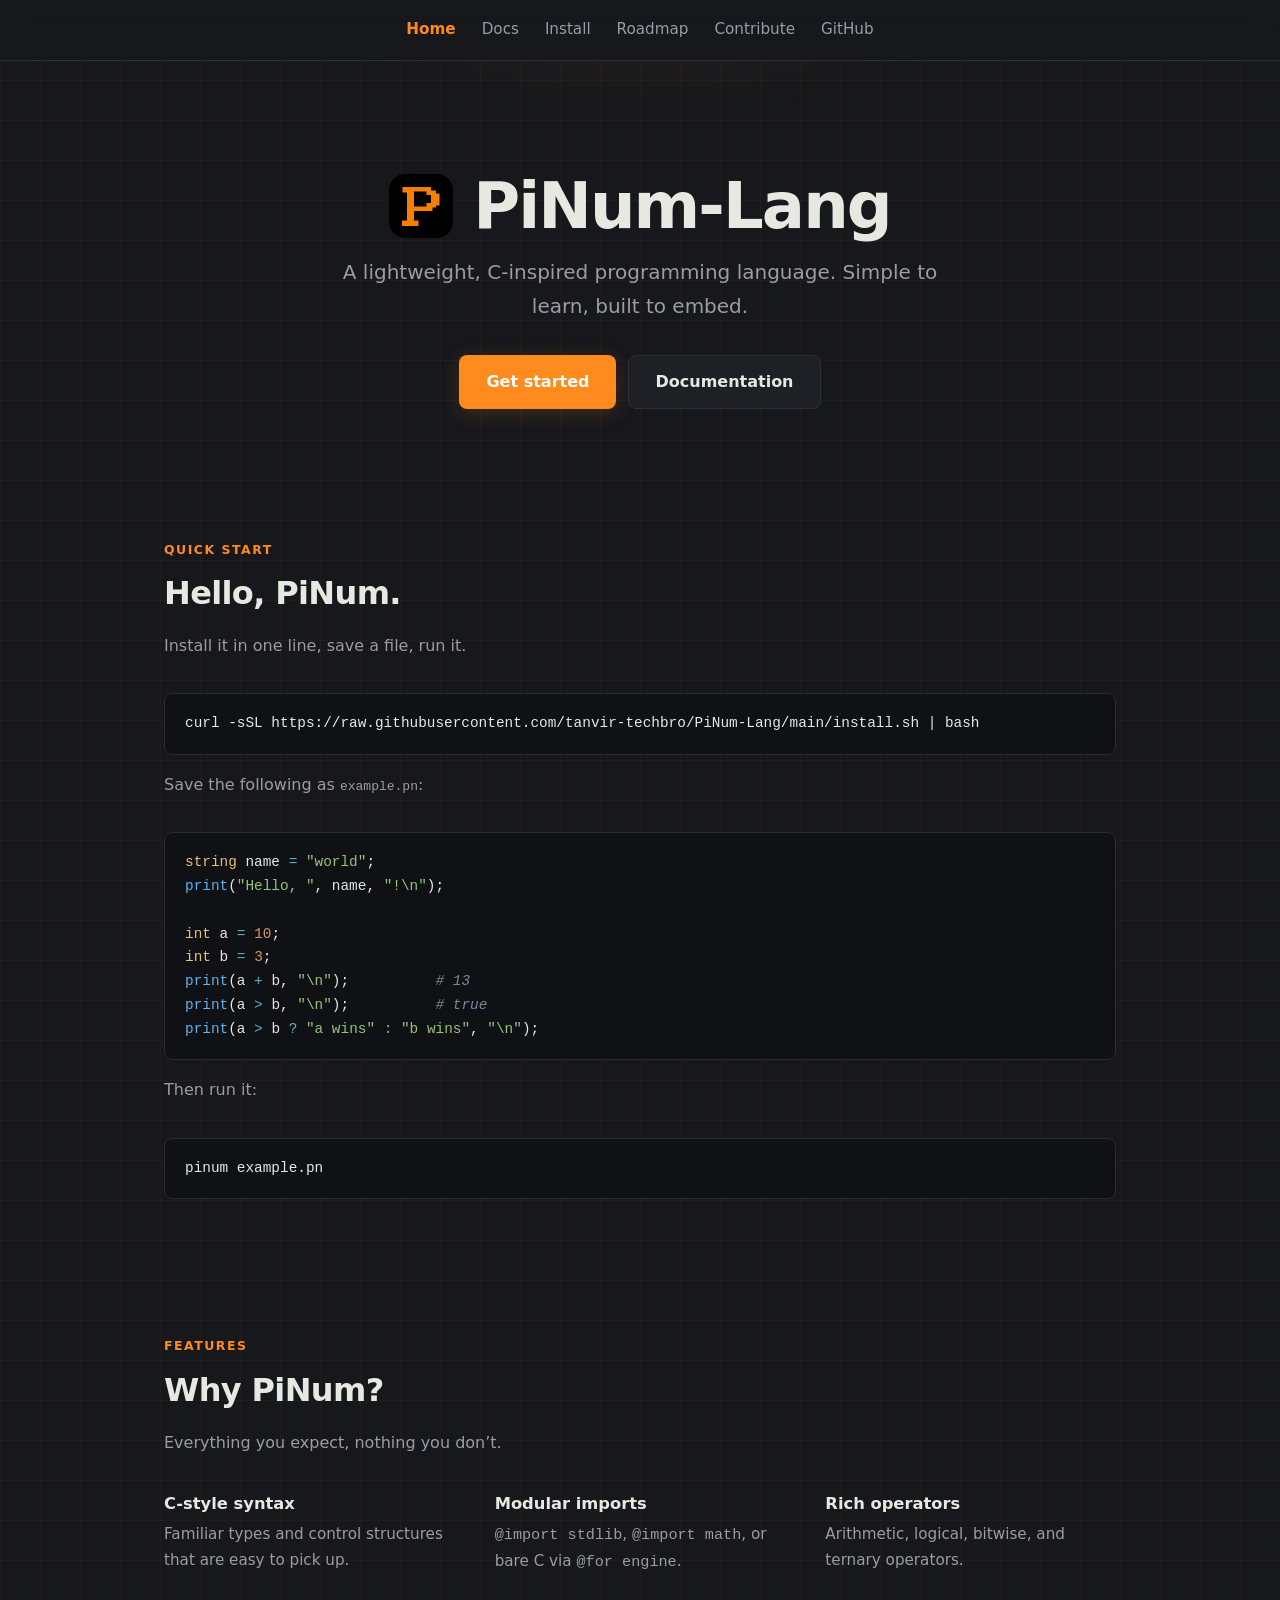
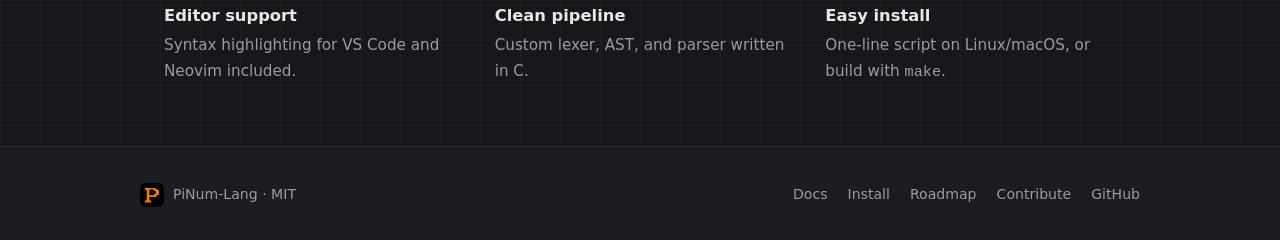
==== index.html @ b9ac93f5 "better scaling for mobile devices" ====
<!DOCTYPE html>
<html lang="en">
<head>
  <meta charset="UTF-8" />
  <meta name="viewport" content="width=device-width, initial-scale=1.0" />
  <meta name="description" content="PiNum — a lightweight, C-inspired programming language. Simple to learn, built to embed." />
  <title>PiNum-Lang</title>
  <link rel="icon" type="image/svg+xml" href="assets/pinum_logo.svg" />
  <link rel="stylesheet" href="css/style.css" />
</head>
<body>
  <nav class="nav">
    <div class="nav-inner">
      <a class="nav-brand" href="index.html">
        <img src="assets/pinum_logo.svg" alt="PiNum logo" />
        <span>PiNum-Lang</span>
      </a>
      <button class="nav-toggle" aria-label="Toggle navigation">☰</button>
      <div class="nav-links">
        <a href="index.html" class="active">Home</a>
        <a href="docs.html">Docs</a>
        <a href="install.html">Install</a>
        <a href="roadmap.html">Roadmap</a>
        <a href="contribute.html">Contribute</a>
        <a href="https://github.com/tanvir-techbro/PiNum-Lang" target="_blank" rel="noopener">GitHub</a>
      </div>
    </div>
  </nav>

  <header class="hero">
    <div class="hero-title">
      <img class="hero-logo" src="assets/pinum_logo.svg" alt="PiNum logo" />
      <h1>PiNum-Lang</h1>
    </div>
    <p class="tagline">
      A lightweight, C-inspired programming language. Simple to learn, built to embed.
    </p>
    <div class="hero-actions">
      <a class="btn btn-primary" href="install.html">Get started</a>
      <a class="btn btn-ghost" href="docs.html">Documentation</a>
    </div>
  </header>

  <section>
    <div class="section-label">Quick start</div>
    <h2 class="section-title">Hello, PiNum.</h2>
    <p class="section-sub">Install it in one line, save a file, run it.</p>

    <div class="codeblock">
      <pre><code class="language-bash">curl -sSL https://raw.githubusercontent.com/tanvir-techbro/PiNum-Lang/main/install.sh | bash</code></pre>
    </div>

    <p class="section-sub">Save the following as <code>example.pn</code>:</p>

    <div class="codeblock">
      <pre><code class="language-pinum">string name = "world";
print("Hello, ", name, "!\n");

int a = 10;
int b = 3;
print(a + b, "\n");          # 13
print(a &gt; b, "\n");          # true
print(a &gt; b ? "a wins" : "b wins", "\n");</code></pre>
    </div>

    <p class="section-sub">Then run it:</p>

    <div class="codeblock">
      <pre><code class="language-bash">pinum example.pn</code></pre>
    </div>
  </section>

  <section>
    <div class="section-label">Features</div>
    <h2 class="section-title">Why PiNum?</h2>
    <p class="section-sub">Everything you expect, nothing you don&rsquo;t.</p>
    <div class="feature-grid">
      <div class="feature">
        <h3>C-style syntax</h3>
        <p>Familiar types and control structures that are easy to pick up.</p>
      </div>
      <div class="feature">
        <h3>Modular imports</h3>
        <p><code>@import stdlib</code>, <code>@import math</code>, or bare C via <code>@for engine</code>.</p>
      </div>
      <div class="feature">
        <h3>Rich operators</h3>
        <p>Arithmetic, logical, bitwise, and ternary operators.</p>
      </div>
      <div class="feature">
        <h3>Editor support</h3>
        <p>Syntax highlighting for VS Code and Neovim included.</p>
      </div>
      <div class="feature">
        <h3>Clean pipeline</h3>
        <p>Custom lexer, AST, and parser written in C.</p>
      </div>
      <div class="feature">
        <h3>Easy install</h3>
        <p>One-line script on Linux/macOS, or build with <code>make</code>.</p>
      </div>
    </div>
  </section>

  <footer>
    <div class="footer-inner">
      <div class="footer-brand">
        <img src="assets/pinum_logo.svg" alt="PiNum logo" />
        <span>PiNum-Lang · MIT</span>
      </div>
      <div class="footer-links">
        <a href="docs.html">Docs</a>
        <a href="install.html">Install</a>
        <a href="roadmap.html">Roadmap</a>
        <a href="contribute.html">Contribute</a>
        <a href="https://github.com/tanvir-techbro/PiNum-Lang" target="_blank" rel="noopener">GitHub</a>
      </div>
    </div>
  </footer>

  <script src="js/main.js"></script>
</body>
</html>
---- css/style.css ----
:root {
  --bg: #17181c;
  --panel: #1e2026;
  --code-bg: #101114;
  --code-border: #2a2c33;
  --code-text: #e8e8e3;
  --border: #2e3038;
  --text: #e8e8e3;
  --muted: #9a9ca6;
  --accent: #ff8a1e;
  --accent-soft: rgba(255, 138, 30, 0.12);
  --accent-glow: rgba(255, 138, 30, 0.18);
  --green: #3fb950;
  --yellow: #d29922;
  --red: #f85149;
  --radius: 8px;
  --max-width: 1000px;
  --font-sans: "Segoe UI", system-ui, -apple-system, sans-serif;
  --font-mono: "Cascadia Code", "JetBrains Mono", "Fira Code", Consolas, monospace;
}

* {
  margin: 0;
  padding: 0;
  box-sizing: border-box;
}

html {
  scroll-behavior: smooth;
}

body {
  font-family: var(--font-sans);
  background-color: var(--bg);
  background-image:
    linear-gradient(rgba(255, 138, 30, 0.045) 1px, transparent 1px),
    linear-gradient(90deg, rgba(255, 138, 30, 0.045) 1px, transparent 1px);
  background-size: 40px 40px;
  color: var(--text);
  line-height: 1.7;
  -webkit-font-smoothing: antialiased;
}

a {
  color: var(--accent);
  text-decoration: none;
}

a:hover {
  text-decoration: underline;
}

/* ---------- Nav ---------- */
.nav {
  position: sticky;
  top: 0;
  z-index: 100;
  border-bottom: 1px solid var(--border);
  background: rgba(23, 24, 28, 0.75);
  -webkit-backdrop-filter: blur(12px);
  backdrop-filter: blur(12px);
}

.nav-inner {
  max-width: var(--max-width);
  margin: 0 auto;
  padding: 0 24px;
  display: flex;
  align-items: center;
  justify-content: center;
  height: 60px;
  position: relative;
}

.nav-brand {
  display: none;
  position: absolute;
  left: 24px;
  top: 50%;
  transform: translateY(-50%);
  align-items: center;
  gap: 9px;
  color: var(--text);
  font-weight: 700;
  font-size: 1rem;
  z-index: 1;
}

.nav-brand img {
  width: 28px;
  height: 28px;
  border-radius: 7px;
}

.nav-brand:hover {
  text-decoration: none;
}

.nav-links {
  display: flex;
  gap: 26px;
  align-items: center;
}

.nav-links a {
  color: var(--muted);
  font-size: 0.95rem;
}

.nav-links a:hover {
  color: var(--text);
  text-decoration: none;
}

.nav-links a.active {
  color: var(--accent);
  font-weight: 600;
}

.nav-toggle {
  display: none;
  background: none;
  border: 1px solid var(--border);
  border-radius: 6px;
  color: var(--text);
  width: 38px;
  height: 38px;
  font-size: 1.1rem;
  cursor: pointer;
}

/* ---------- Hero ---------- */
.hero {
  position: relative;
  overflow: hidden;
  text-align: center;
  padding: 110px 24px 70px;
}

.hero::before {
  content: "";
  position: absolute;
  inset: -40% 0 auto 0;
  height: 500px;
  background: radial-gradient(600px 320px at 50% 0%, var(--accent-glow), transparent 70%);
  -webkit-mask-image: linear-gradient(to bottom, black, transparent);
  mask-image: linear-gradient(to bottom, black, transparent);
  pointer-events: none;
}

.hero > * {
  position: relative;
}

.hero-title {
  display: flex;
  align-items: center;
  justify-content: center;
  gap: 20px;
  margin-bottom: 14px;
}

.hero-logo {
  width: 64px;
  height: 64px;
  border-radius: 16px;
}

.hero h1 {
  font-size: clamp(2.5rem, 6vw, 4rem);
  font-weight: 800;
  letter-spacing: -0.03em;
  line-height: 1.1;
}

.hero h1 .accent {
  color: var(--accent);
}

.hero .tagline {
  font-size: clamp(1.05rem, 2.5vw, 1.25rem);
  color: var(--muted);
  max-width: 620px;
  margin: 0 auto;
}

.hero .version {
  display: inline-block;
  margin-top: 20px;
  font-family: var(--font-mono);
  font-size: 0.8rem;
  color: var(--accent);
  background: var(--accent-soft);
  border: 1px solid rgba(245, 127, 2, 0.35);
  padding: 3px 12px;
  border-radius: 999px;
}

.hero-actions {
  margin-top: 32px;
  display: flex;
  gap: 12px;
  justify-content: center;
  flex-wrap: wrap;
}

.btn {
  display: inline-flex;
  align-items: center;
  gap: 8px;
  padding: 12px 26px;
  border-radius: var(--radius);
  font-weight: 600;
  font-size: 1rem;
  border: 1px solid transparent;
}

.btn:hover {
  text-decoration: none;
}

.btn-primary {
  background: var(--accent);
  color: #fff;
  box-shadow: 0 4px 20px var(--accent-glow);
}

.btn-ghost {
  background: var(--panel);
  border-color: var(--border);
  color: var(--text);
}

.btn-ghost:hover {
  border-color: var(--accent);
}

/* ---------- Sections ---------- */
section {
  max-width: var(--max-width);
  margin: 0 auto;
  padding: 60px 24px;
}

.section-label {
  font-size: 0.78rem;
  font-weight: 700;
  letter-spacing: 0.12em;
  text-transform: uppercase;
  color: var(--accent);
}

.section-title {
  font-size: clamp(1.5rem, 4vw, 2rem);
  font-weight: 700;
  letter-spacing: -0.02em;
  margin: 6px 0 12px;
}

.section-sub {
  color: var(--muted);
  max-width: 620px;
  margin-bottom: 34px;
}

/* ---------- Features ---------- */
.feature-grid {
  display: grid;
  grid-template-columns: repeat(auto-fit, minmax(280px, 1fr));
  gap: 26px 40px;
}

.feature h3 {
  font-size: 1.02rem;
  margin-bottom: 4px;
}

.feature p {
  color: var(--muted);
  font-size: 0.95rem;
}

/* ---------- Code ---------- */
.codeblock {
  position: relative;
  margin: 16px 0;
  max-width: 100%;
}

.codeblock .copy-btn {
  position: absolute;
  top: 8px;
  right: 8px;
  display: inline-flex;
  align-items: center;
  justify-content: center;
  background: #2b2d33;
  border: 1px solid #3a3d45;
  color: #b7bcc7;
  border-radius: 6px;
  padding: 5px;
  line-height: 0;
  cursor: pointer;
  opacity: 0;
  transition: opacity 0.15s ease;
}

.codeblock .copy-btn svg {
  width: 14px;
  height: 14px;
  display: block;
  fill: currentColor;
}

.codeblock:hover .copy-btn,
.codeblock .copy-btn:focus-visible {
  opacity: 1;
}

.copy-btn:hover {
  color: #fff;
  border-color: var(--accent);
}

.copy-btn.copied {
  color: #3fb950;
  border-color: rgba(63, 185, 80, 0.4);
}

.copy-btn.failed {
  color: #f85149;
  border-color: rgba(248, 81, 73, 0.4);
}

pre {
  background: var(--code-bg);
  border: 1px solid var(--code-border);
  border-radius: var(--radius);
  padding: 18px 20px;
  overflow-x: auto;
  max-width: 100%;
  font-family: var(--font-mono);
  font-size: 0.9rem;
  line-height: 1.65;
  color: var(--code-text);
}

code.language-pinum .comment { color: #7d8799; font-style: italic; }
code.language-pinum .directive { color: #c678dd; font-weight: 600; }
code.language-pinum .keyword { color: #61afef; }
code.language-pinum .type { color: #e5c07b; }
code.language-pinum .constant { color: #f0c674; }
code.language-pinum .number { color: #d19a66; }
code.language-pinum .string { color: #98c379; }
code.language-pinum .operator { color: #56b6c2; }

/* ---------- Docs ---------- */
.docs-wrap {
  max-width: var(--max-width);
  margin: 0 auto;
  padding: 48px 24px 80px;
}

.docs-head h1 {
  font-size: clamp(2rem, 5vw, 2.6rem);
  font-weight: 800;
  letter-spacing: -0.02em;
}

.docs-sub {
  color: var(--muted);
  margin-top: 6px;
}

.docs-grid {
  display: grid;
  grid-template-columns: 220px 1fr;
  gap: 48px;
  margin-top: 32px;
}

.docs-grid > * {
  min-width: 0;
}

.toc {
  position: sticky;
  top: 24px;
  align-self: start;
  font-size: 0.9rem;
}

.toc h4 {
  font-size: 0.72rem;
  text-transform: uppercase;
  letter-spacing: 0.12em;
  color: var(--muted);
  margin-bottom: 10px;
}

.toc a {
  display: block;
  color: var(--muted);
  padding: 5px 0;
}

.toc a:hover {
  color: var(--text);
  text-decoration: none;
}

.toc a.active {
  color: var(--accent);
  font-weight: 600;
}

.doc-section {
  margin-bottom: 48px;
  scroll-margin-top: 32px;
}

.doc-section h2 {
  font-size: 1.45rem;
  font-weight: 700;
  letter-spacing: -0.01em;
  margin-bottom: 10px;
}

.doc-section h3 {
  font-size: 1.05rem;
  margin: 24px 0 8px;
}

.doc-section p {
  color: var(--muted);
  margin-bottom: 12px;
}

.doc-section ul {
  margin: 0 0 14px 20px;
  color: var(--muted);
}

.doc-section li {
  margin-bottom: 4px;
}

.doc-section table {
  width: 100%;
  border-collapse: collapse;
  margin: 14px 0 18px;
  font-size: 0.92rem;
}

.doc-section th,
.doc-section td {
  text-align: left;
  padding: 9px 12px;
  border: 1px solid var(--border);
}

.doc-section th {
  background: #26282f;
  font-size: 0.85rem;
}

.doc-section td {
  color: var(--muted);
}

.doc-section td code,
.doc-section p code,
.doc-section li code {
  color: var(--accent);
  background: var(--accent-soft);
  padding: 1px 6px;
  border-radius: 5px;
  font-size: 0.85em;
}

.callout {
  background: var(--accent-soft);
  border: 1px solid rgba(245, 127, 2, 0.3);
  border-left: 3px solid var(--accent);
  border-radius: 6px;
  padding: 12px 16px;
  margin: 14px 0;
}

/* ---------- Install ---------- */
.steps {
  margin-top: 26px;
}

.step {
  display: grid;
  grid-template-columns: 40px 1fr;
  gap: 16px;
  margin-bottom: 26px;
}

.step > div {
  min-width: 0;
}

.step-num {
  font-family: var(--font-mono);
  font-weight: 700;
  color: var(--accent);
  font-size: 1.1rem;
  padding-top: 2px;
}

.step h3 {
  font-size: 1.05rem;
  margin: 2px 0 6px;
}

.step p {
  color: var(--muted);
  margin-bottom: 8px;
}

/* ---------- Roadmap ---------- */
.status {
  display: inline-flex;
  align-items: center;
  gap: 7px;
  font-size: 0.78rem;
  font-weight: 600;
}

.status::before {
  content: "";
  width: 8px;
  height: 8px;
  border-radius: 50%;
}

.status.done { color: var(--green); }
.status.done::before { background: var(--green); }
.status.wip { color: var(--yellow); }
.status.wip::before { background: var(--yellow); }
.status.planned { color: var(--red); }
.status.planned::before { background: var(--red); }

.roadmap-list {
  list-style: none;
}

.roadmap-list li {
  display: flex;
  align-items: center;
  gap: 14px;
  padding: 10px 0;
  border-bottom: 1px solid var(--border);
  font-size: 0.97rem;
}

.roadmap-list li .status {
  flex-shrink: 0;
  min-width: 88px;
}

/* ---------- Footer ---------- */
footer {
  border-top: 1px solid var(--border);
  background-color: #1b1d22;
  padding: 36px 24px;
}

.footer-inner {
  max-width: var(--max-width);
  margin: 0 auto;
  display: flex;
  flex-wrap: wrap;
  align-items: center;
  justify-content: space-between;
  gap: 14px;
  color: var(--muted);
  font-size: 0.88rem;
}

.footer-brand {
  display: flex;
  align-items: center;
  gap: 9px;
}

.footer-brand img {
  width: 24px;
  height: 24px;
  border-radius: 6px;
}

.footer-links {
  display: flex;
  gap: 20px;
}

.footer-links a {
  color: var(--muted);
}

.footer-links a:hover {
  color: var(--text);
}

/* ---------- Responsive ---------- */
@media (max-width: 820px) {
  .nav-toggle {
    display: block;
    position: absolute;
    right: 16px;
    top: 50%;
    transform: translateY(-50%);
  }

  .nav-brand {
    display: flex;
    left: 16px;
  }

  .nav-links {
    display: none;
    position: absolute;
    top: 60px;
    left: 0;
    right: 0;
    background: var(--bg);
    border-bottom: 1px solid var(--border);
    flex-direction: column;
    align-items: flex-start;
    gap: 0;
    padding: 8px 24px;
  }

  .nav-links.open {
    display: flex;
  }

  .nav-links a {
    width: 100%;
    padding: 11px 0;
  }

  .docs-grid {
    grid-template-columns: 1fr;
    gap: 24px;
  }

  .toc {
    position: static;
    display: flex;
    flex-wrap: wrap;
    gap: 8px 18px;
  }

  .toc h4 {
    width: 100%;
  }

  .doc-section table {
    display: block;
    overflow-x: auto;
  }
}

@media (max-width: 480px) {
  .hero {
    padding: 80px 16px 50px;
  }

  section {
    padding: 40px 16px;
  }

  .docs-wrap {
    padding: 32px 16px 64px;
  }

  pre {
    padding: 14px 14px;
  }

  .feature-grid {
    grid-template-columns: 1fr;
  }
}
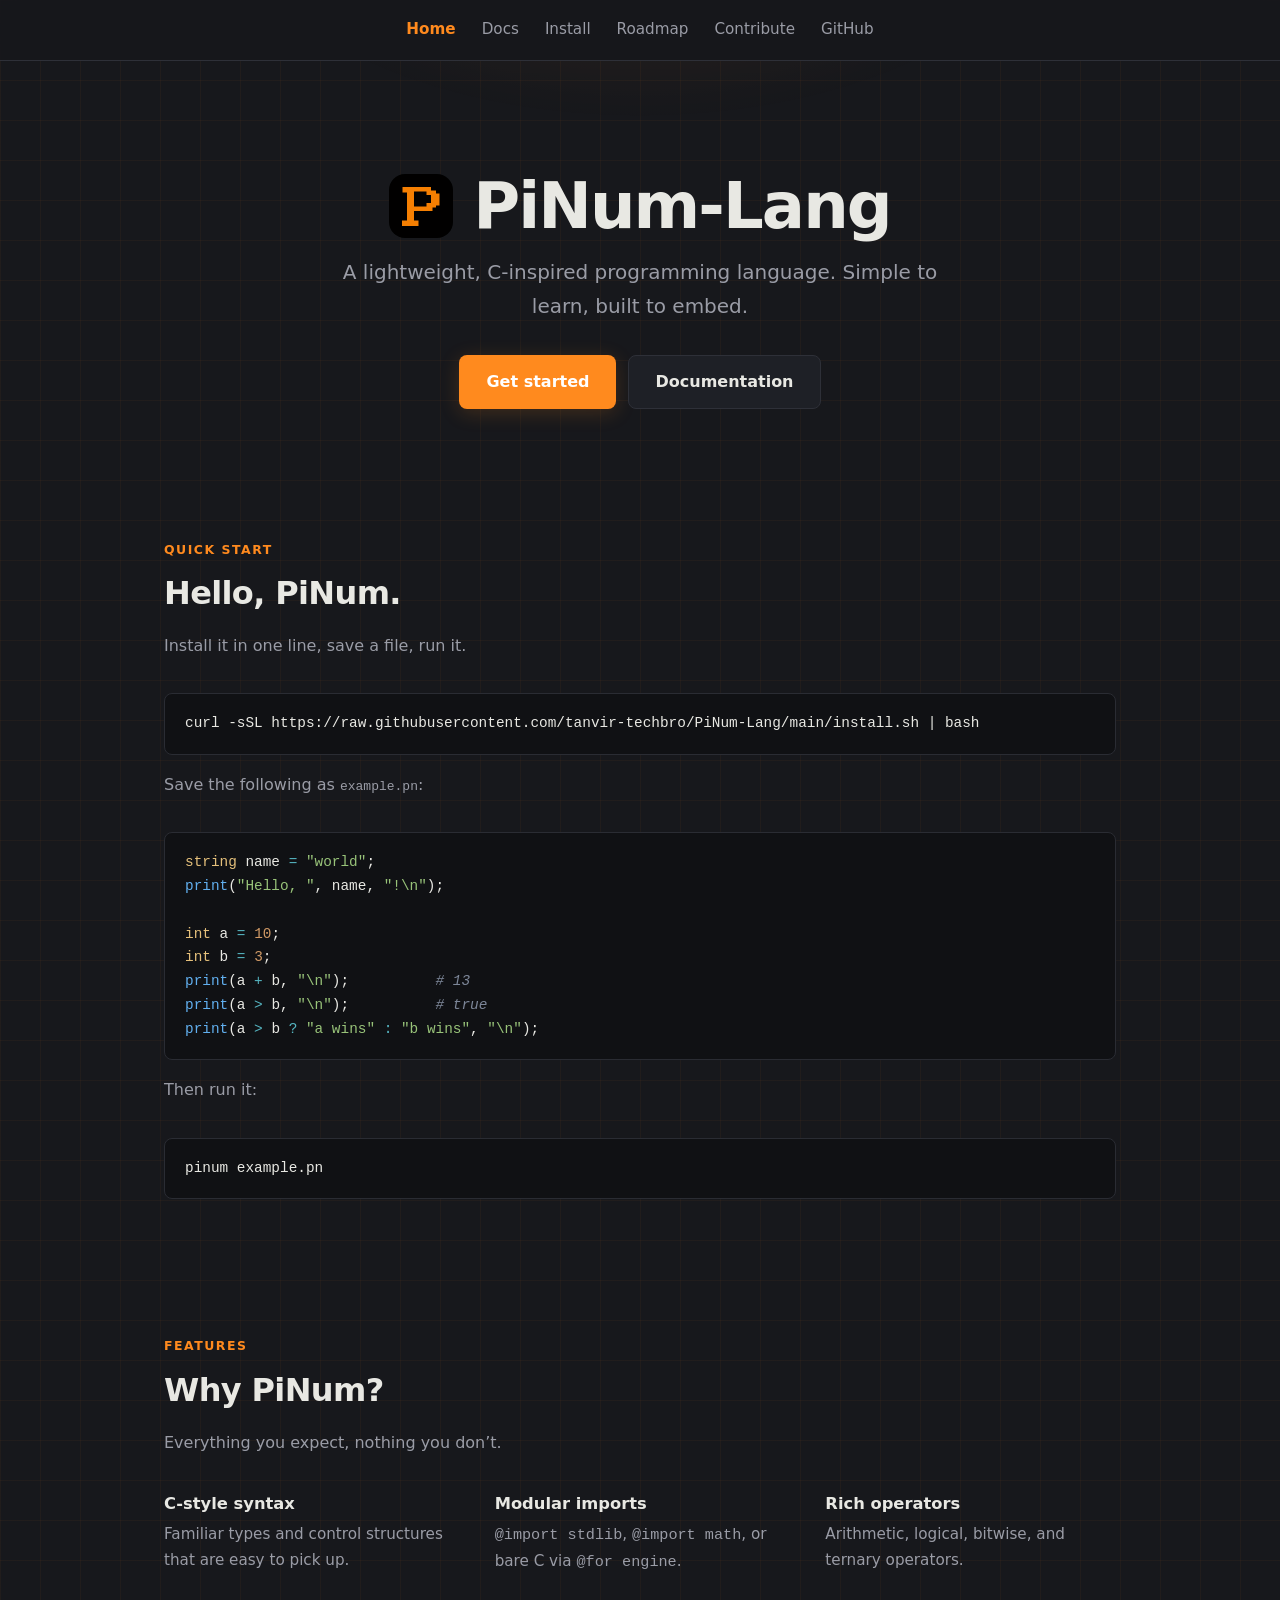
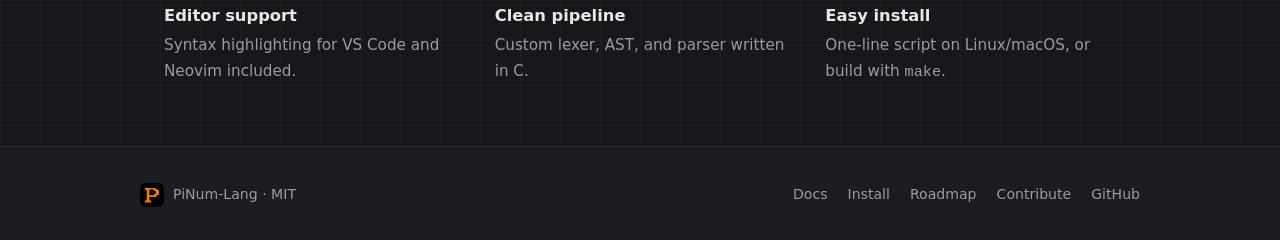
==== commit 56f61c8d: "add loading animation" ====
--- a/index.html
+++ b/index.html
@@ -118,6 +118,7 @@
     </div>
   </footer>
 
+  <div class="page-loader" aria-hidden="true"><div class="spinner"></div></div>
   <script src="js/main.js"></script>
 </body>
 </html>
--- a/css/style.css
+++ b/css/style.css
@@ -56,9 +56,9 @@
   top: 0;
   z-index: 100;
   border-bottom: 1px solid var(--border);
-  background: rgba(23, 24, 28, 0.75);
-  -webkit-backdrop-filter: blur(12px);
-  backdrop-filter: blur(12px);
+  background: rgba(23, 24, 28, 0.97);
+  -webkit-backdrop-filter: blur(18px);
+  backdrop-filter: blur(18px);
 }
 
 .nav-inner {
@@ -604,6 +604,38 @@
 
 .footer-links a:hover {
   color: var(--text);
+}
+
+/* ---------- Page loader ---------- */
+.page-loader {
+  position: fixed;
+  inset: 0;
+  z-index: 9999;
+  display: flex;
+  align-items: center;
+  justify-content: center;
+  background: var(--bg);
+  opacity: 0;
+  pointer-events: none;
+  transition: opacity 0.18s ease;
+}
+
+.page-loader.active {
+  opacity: 1;
+  pointer-events: auto;
+}
+
+.spinner {
+  width: 36px;
+  height: 36px;
+  border: 3px solid var(--border);
+  border-top-color: var(--accent);
+  border-radius: 50%;
+  animation: spin 0.7s linear infinite;
+}
+
+@keyframes spin {
+  to { transform: rotate(360deg); }
 }
 
 /* ---------- Responsive ---------- */
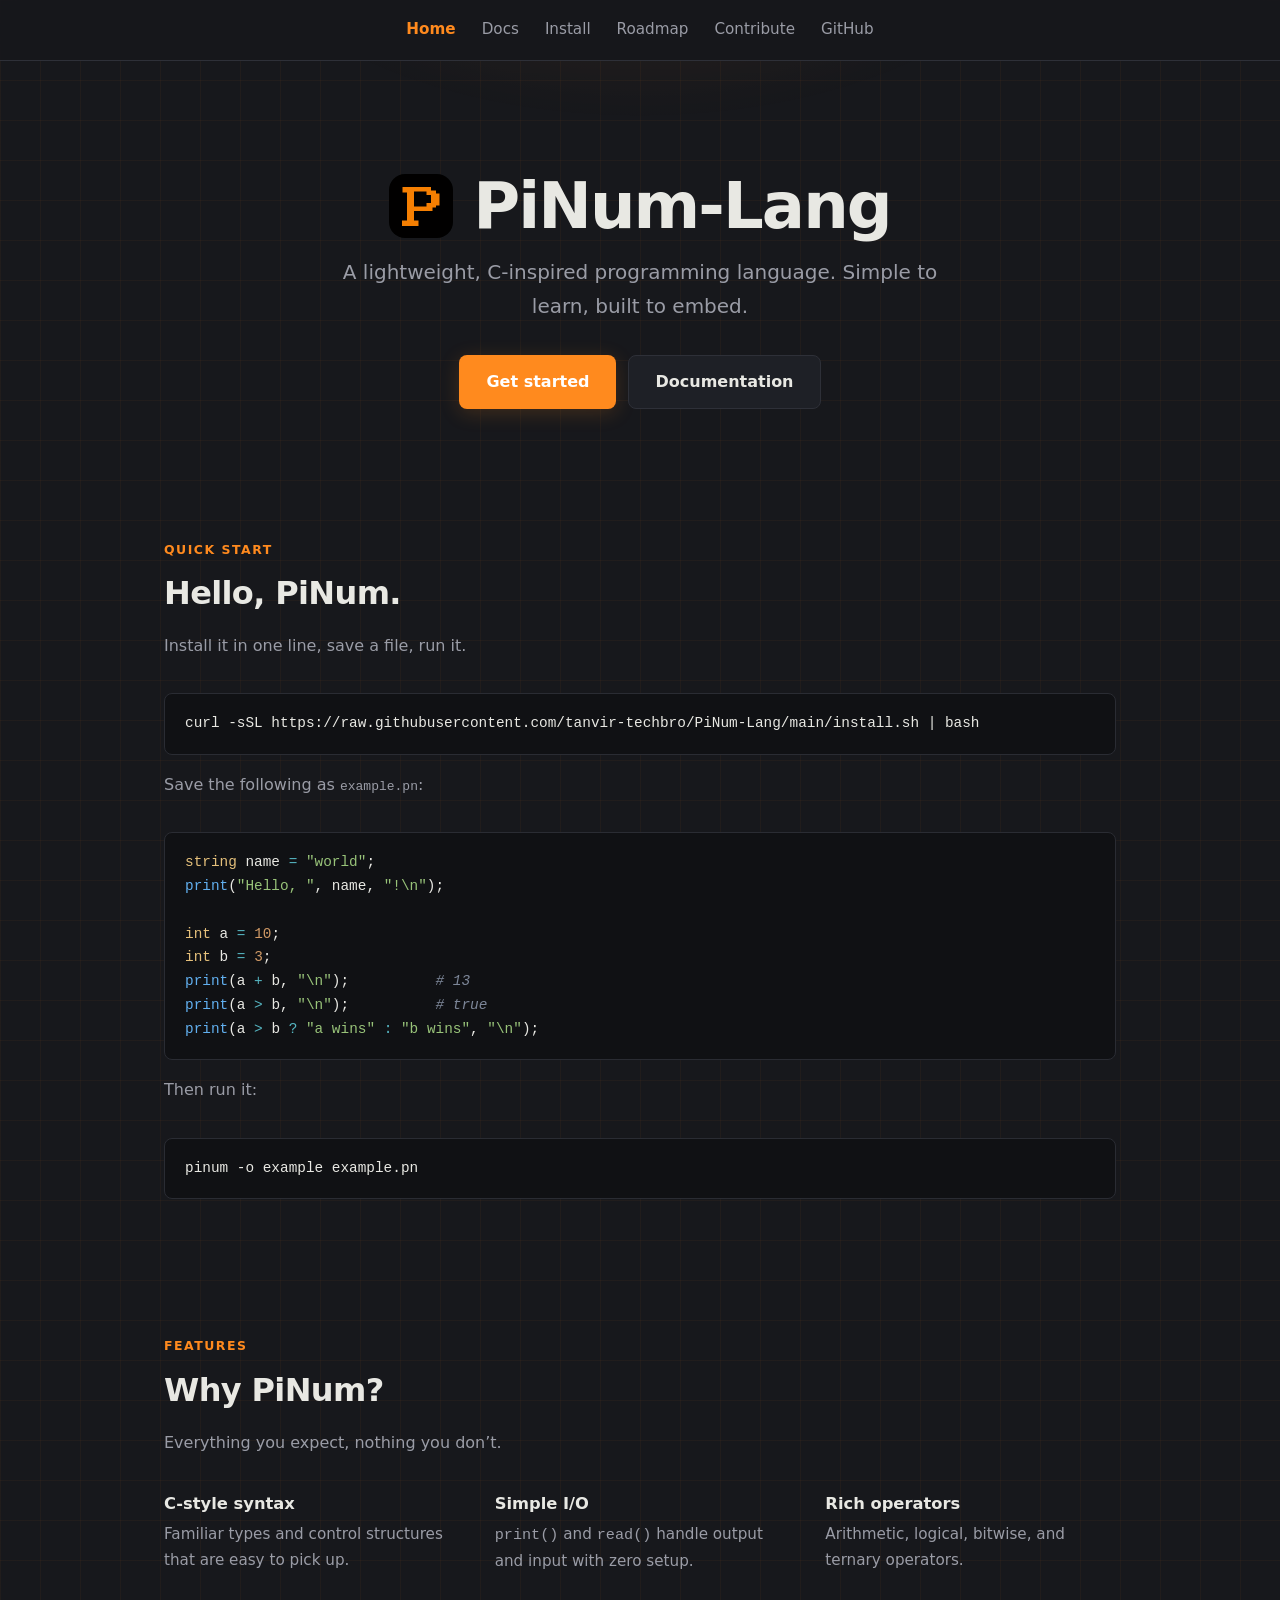
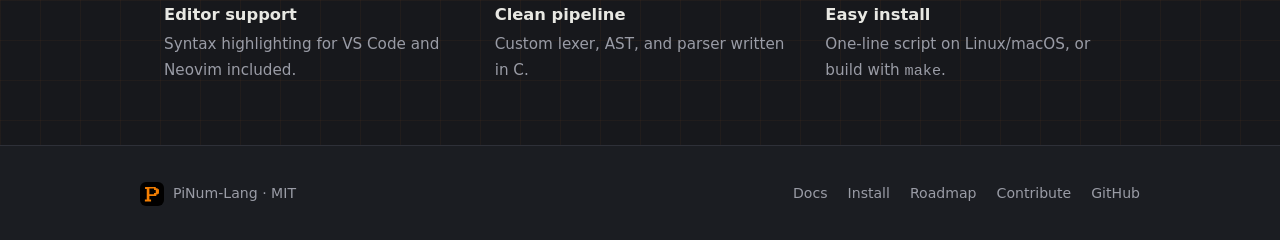
==== commit 98ce545a: "Update site for PiNum 1.0.0-beta" ====
--- a/index.html
+++ b/index.html
@@ -66,7 +66,7 @@
     <p class="section-sub">Then run it:</p>
 
     <div class="codeblock">
-      <pre><code class="language-bash">pinum example.pn</code></pre>
+      <pre><code class="language-bash">pinum -o example example.pn</code></pre>
     </div>
   </section>
 
@@ -80,8 +80,8 @@
         <p>Familiar types and control structures that are easy to pick up.</p>
       </div>
       <div class="feature">
-        <h3>Modular imports</h3>
-        <p><code>@import stdlib</code>, <code>@import math</code>, or bare C via <code>@for engine</code>.</p>
+        <h3>Simple I/O</h3>
+        <p><code>print()</code> and <code>read()</code> handle output and input with zero setup.</p>
       </div>
       <div class="feature">
         <h3>Rich operators</h3>
--- a/css/style.css
+++ b/css/style.css
@@ -346,7 +346,6 @@
 }
 
 code.language-pinum .comment { color: #7d8799; font-style: italic; }
-code.language-pinum .directive { color: #c678dd; font-weight: 600; }
 code.language-pinum .keyword { color: #61afef; }
 code.language-pinum .type { color: #e5c07b; }
 code.language-pinum .constant { color: #f0c674; }
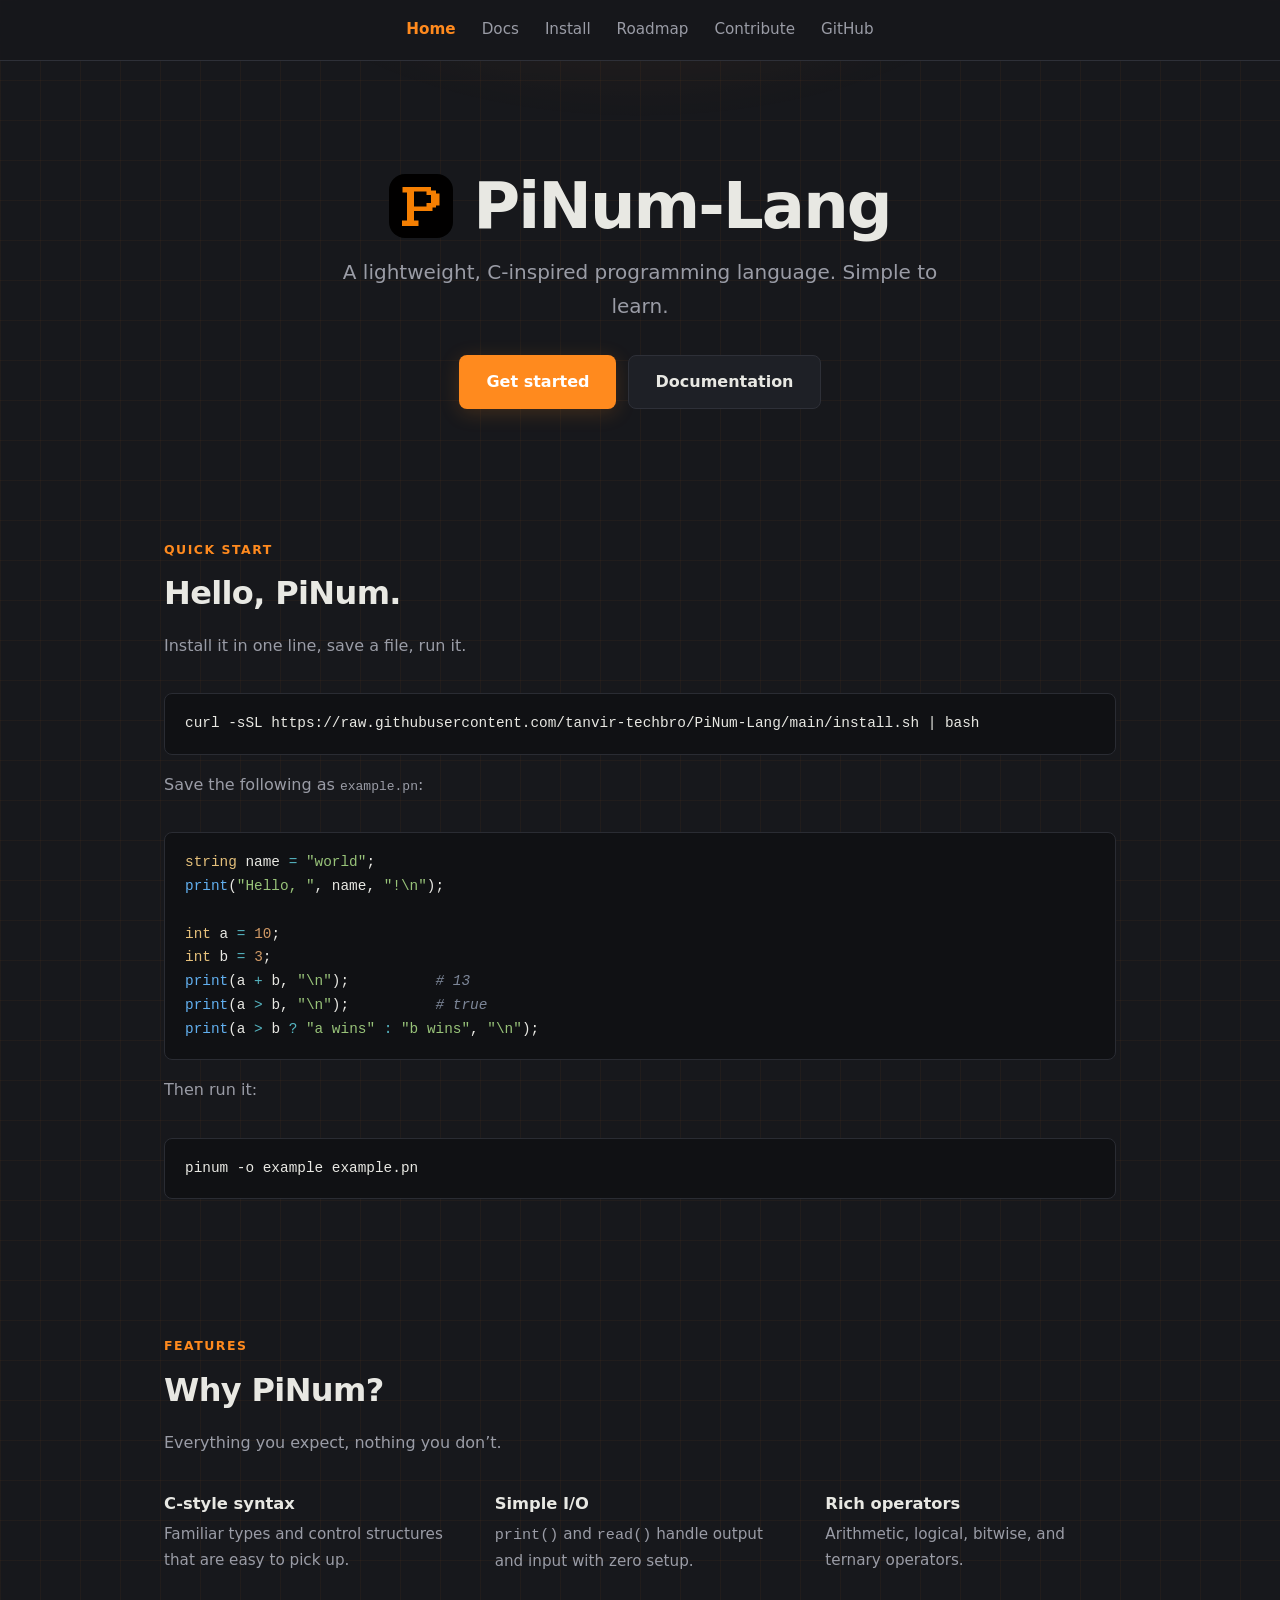
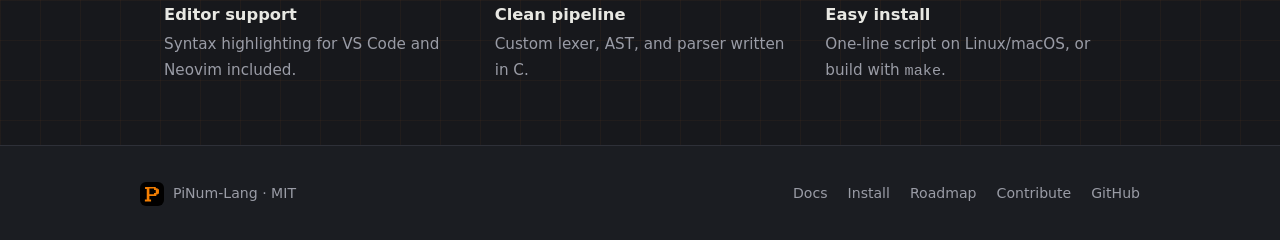
==== commit 4d967def: "Show version badge next to the hero title" ====
--- a/index.html
+++ b/index.html
@@ -31,9 +31,10 @@
     <div class="hero-title">
       <img class="hero-logo" src="assets/pinum_logo.svg" alt="PiNum logo" />
       <h1>PiNum-Lang</h1>
+      <span class="version" id="version"></span>
     </div>
     <p class="tagline">
-      A lightweight, C-inspired programming language. Simple to learn, built to embed.
+      A lightweight, C-inspired programming language. Simple to learn.
     </p>
     <div class="hero-actions">
       <a class="btn btn-primary" href="install.html">Get started</a>
--- a/css/style.css
+++ b/css/style.css
@@ -186,7 +186,8 @@
 
 .hero .version {
   display: inline-block;
-  margin-top: 20px;
+  align-self: flex-start;
+  margin-top: 16px;
   font-family: var(--font-mono);
   font-size: 0.8rem;
   color: var(--accent);
@@ -194,6 +195,10 @@
   border: 1px solid rgba(245, 127, 2, 0.35);
   padding: 3px 12px;
   border-radius: 999px;
+}
+
+.hero .version:empty {
+  display: none;
 }
 
 .hero-actions {
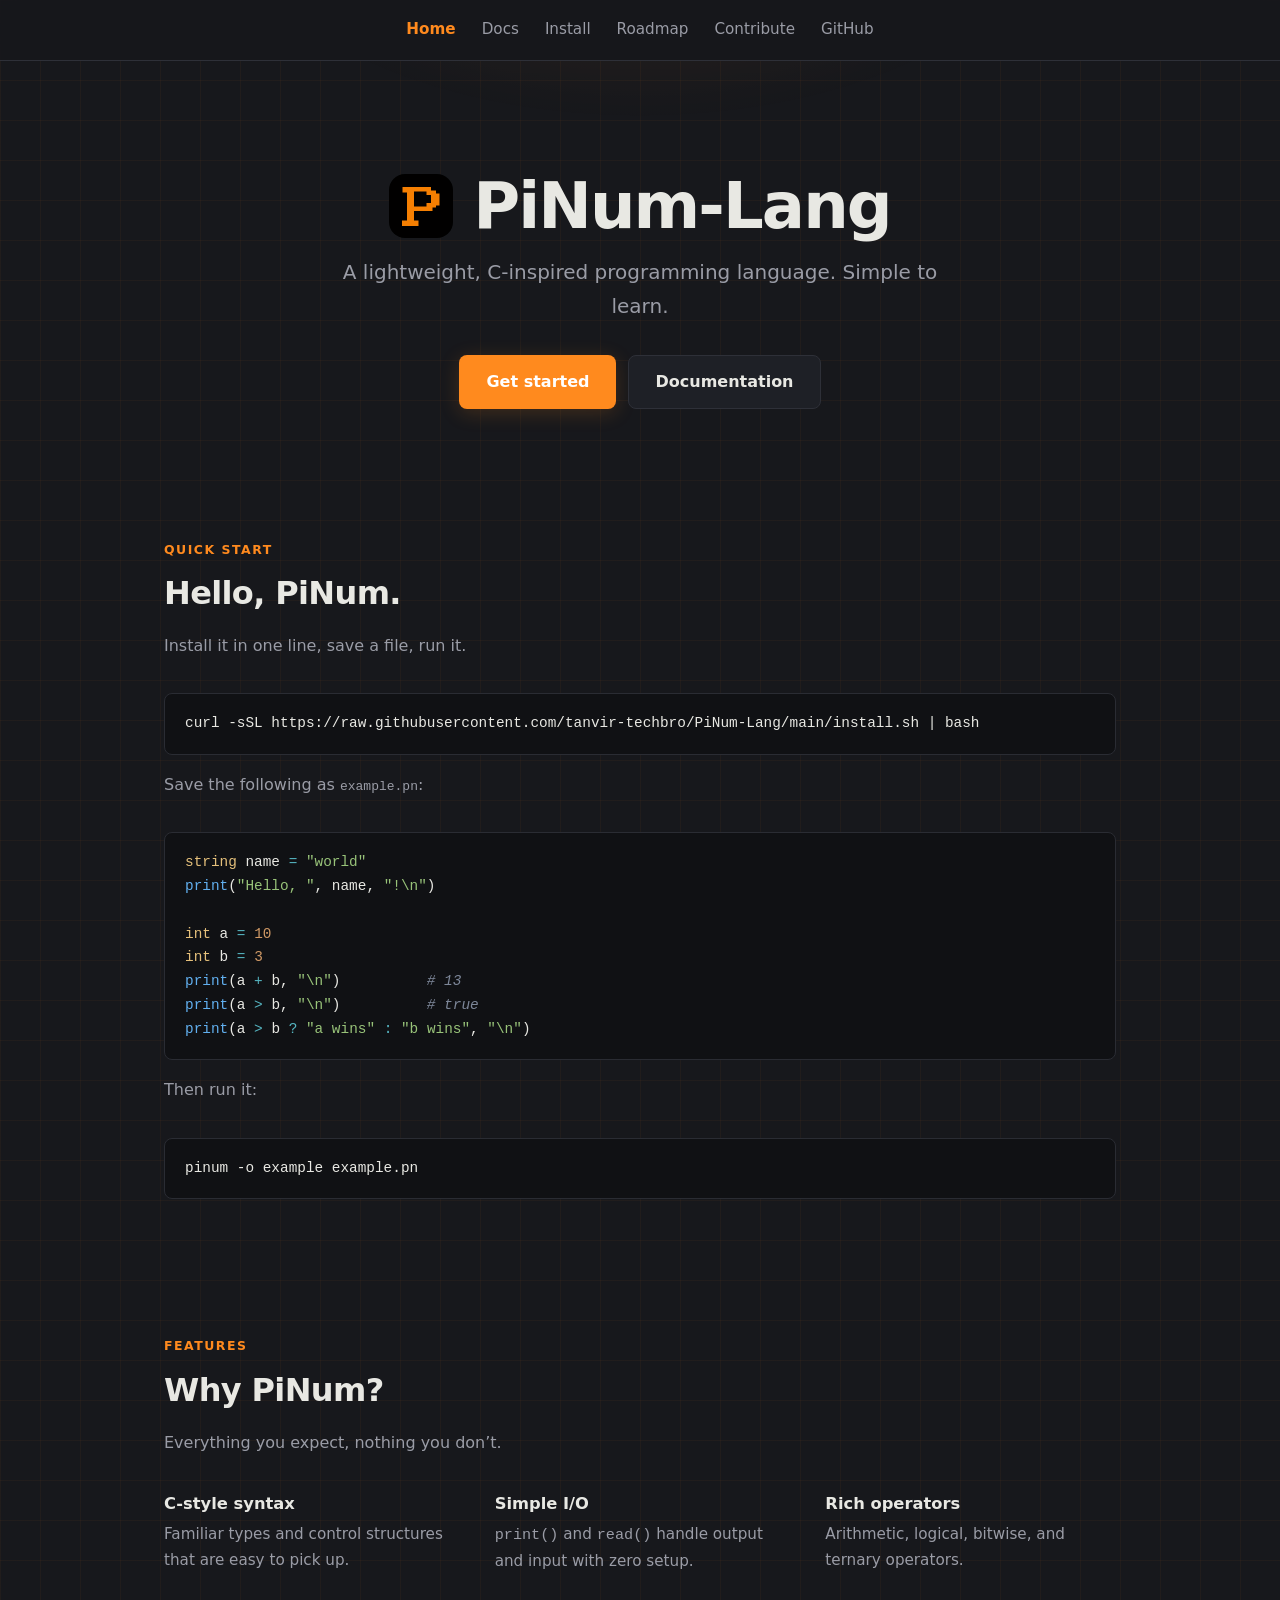
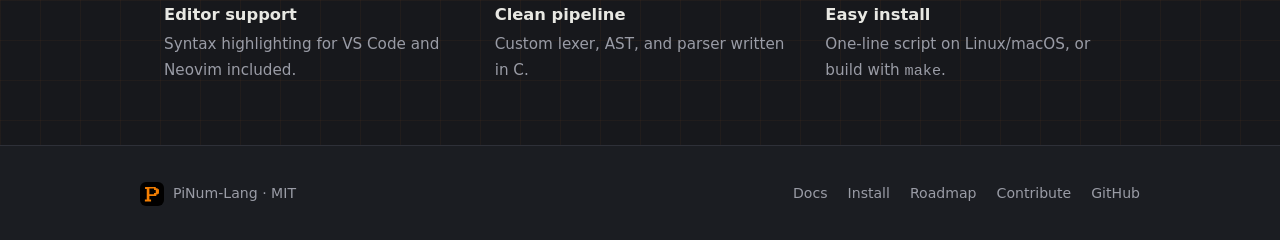
==== commit bf718c49: "Make semicolons optional in docs and examples" ====
--- a/index.html
+++ b/index.html
@@ -54,14 +54,15 @@
     <p class="section-sub">Save the following as <code>example.pn</code>:</p>
 
     <div class="codeblock">
-      <pre><code class="language-pinum">string name = "world";
-print("Hello, ", name, "!\n");
+      <pre><code class="language-pinum">string name = "world"
+print("Hello, ", name, "!\n")
 
-int a = 10;
-int b = 3;
-print(a + b, "\n");          # 13
-print(a &gt; b, "\n");          # true
-print(a &gt; b ? "a wins" : "b wins", "\n");</code></pre>
+int a = 10
+int b = 3
+print(a + b, "\n")          # 13
+print(a &gt; b, "\n")          # true
+print(a &gt; b ? "a wins" : "b wins", "\n")
+</code></pre>
     </div>
 
     <p class="section-sub">Then run it:</p>
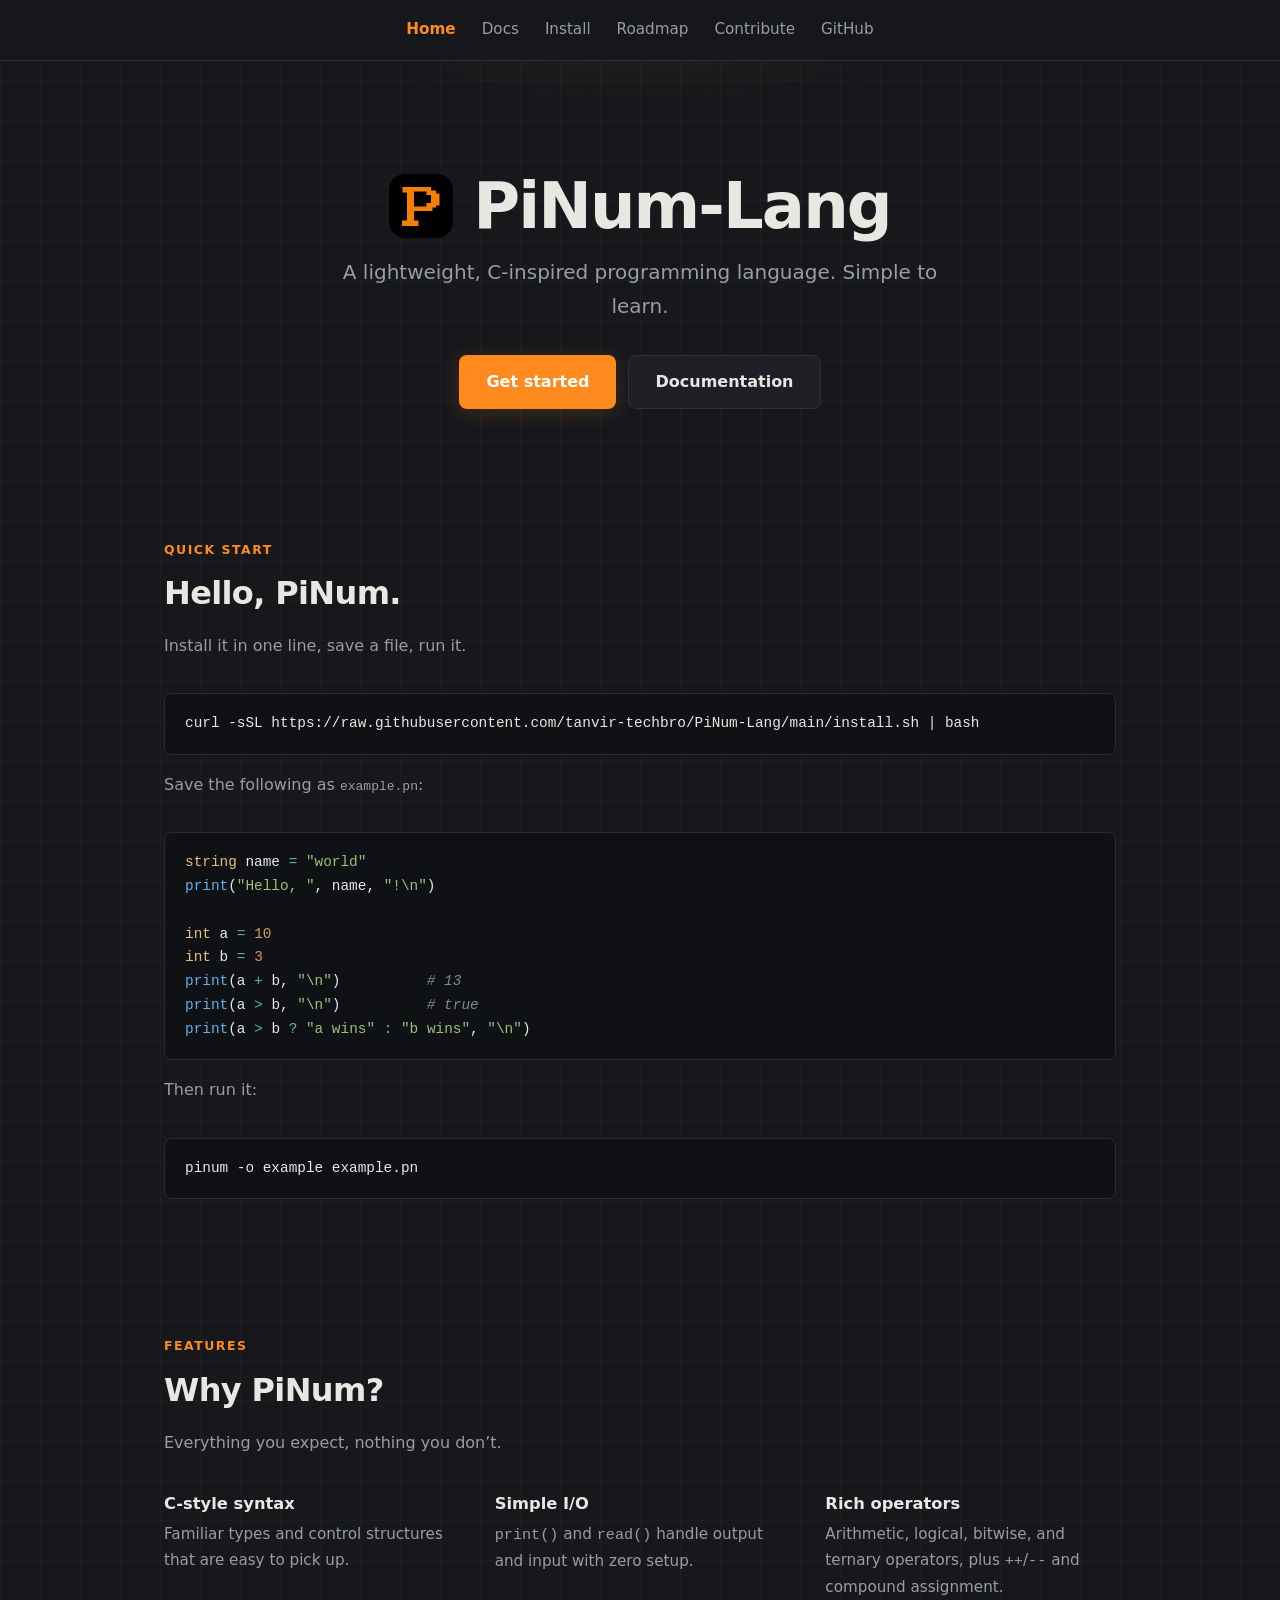
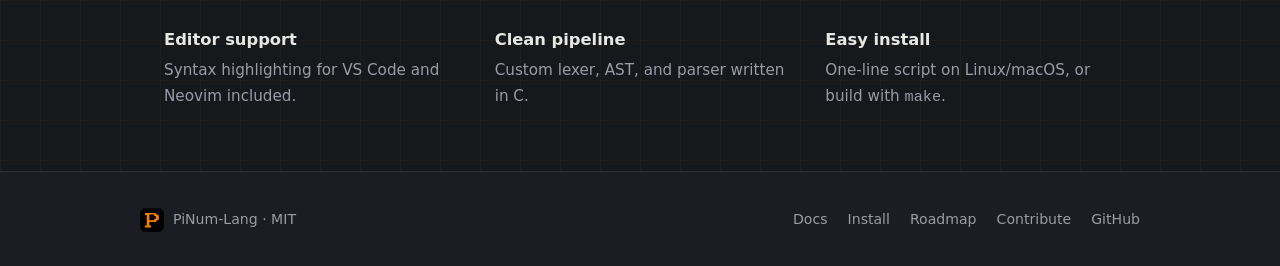
==== commit 06fd0361: "Update site for PiNum 1.2.0-beta features" ====
--- a/index.html
+++ b/index.html
@@ -87,7 +87,7 @@
       </div>
       <div class="feature">
         <h3>Rich operators</h3>
-        <p>Arithmetic, logical, bitwise, and ternary operators.</p>
+        <p>Arithmetic, logical, bitwise, and ternary operators, plus <code>++</code>/<code>--</code> and compound assignment.</p>
       </div>
       <div class="feature">
         <h3>Editor support</h3>
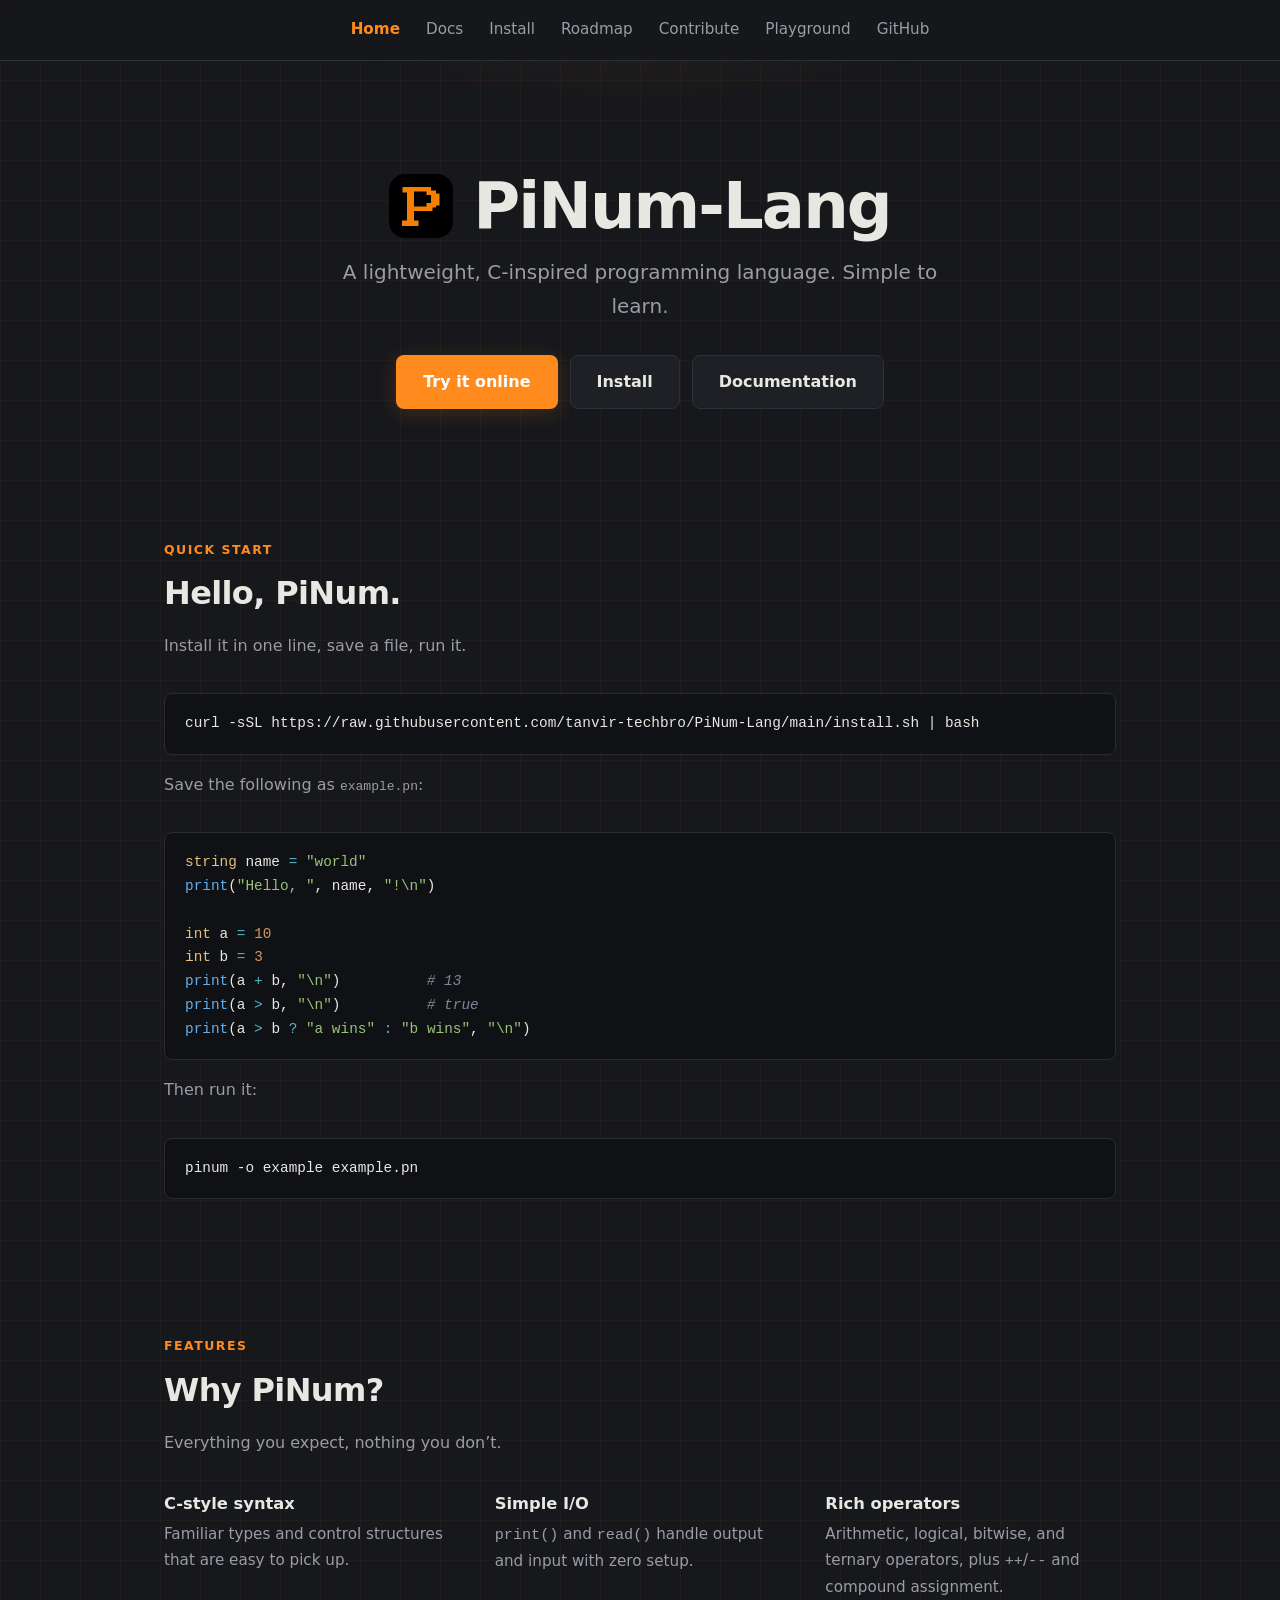
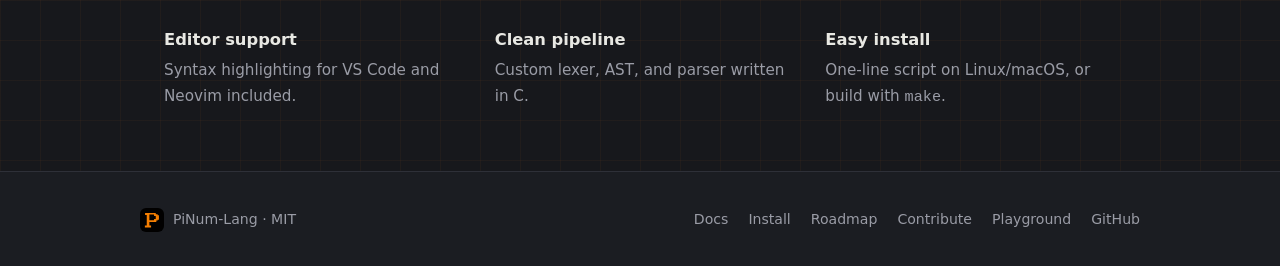
==== commit d4a2af57: "Add in-browser playground and resizable full-screen layout" ====
--- a/index.html
+++ b/index.html
@@ -22,6 +22,7 @@
         <a href="install.html">Install</a>
         <a href="roadmap.html">Roadmap</a>
         <a href="contribute.html">Contribute</a>
+        <a href="playground.html">Playground</a>
         <a href="https://github.com/tanvir-techbro/PiNum-Lang" target="_blank" rel="noopener">GitHub</a>
       </div>
     </div>
@@ -37,7 +38,8 @@
       A lightweight, C-inspired programming language. Simple to learn.
     </p>
     <div class="hero-actions">
-      <a class="btn btn-primary" href="install.html">Get started</a>
+      <a class="btn btn-primary" href="playground.html">Try it online</a>
+      <a class="btn btn-ghost" href="install.html">Install</a>
       <a class="btn btn-ghost" href="docs.html">Documentation</a>
     </div>
   </header>
@@ -115,6 +117,7 @@
         <a href="install.html">Install</a>
         <a href="roadmap.html">Roadmap</a>
         <a href="contribute.html">Contribute</a>
+        <a href="playground.html">Playground</a>
         <a href="https://github.com/tanvir-techbro/PiNum-Lang" target="_blank" rel="noopener">GitHub</a>
       </div>
     </div>
--- a/css/style.css
+++ b/css/style.css
@@ -610,6 +610,261 @@
   color: var(--text);
 }
 
+/* ---------- Playground ---------- */
+.pg-wrap {
+  max-width: none;
+  display: flex;
+  flex-direction: column;
+  padding: 24px;
+  min-height: calc(100vh - 60px);
+}
+
+.pg-wrap .docs-head {
+  margin-bottom: 4px;
+}
+
+.pg-toolbar {
+  display: flex;
+  align-items: center;
+  justify-content: space-between;
+  gap: 16px;
+  flex-wrap: wrap;
+  margin-top: 18px;
+}
+
+.pg-presets {
+  display: flex;
+  align-items: center;
+  gap: 8px;
+  flex-wrap: wrap;
+}
+
+.pg-presets > span {
+  color: var(--muted);
+  font-size: 0.9rem;
+}
+
+.pg-presets .btn {
+  padding: 8px 16px;
+  font-size: 0.9rem;
+}
+
+.pg-body {
+  flex: 1;
+  display: flex;
+  align-items: stretch;
+  gap: 0;
+  margin-top: 18px;
+  min-height: 0;
+}
+
+.pg-body > * {
+  min-width: 0;
+}
+
+.pg-pane {
+  display: flex;
+  flex-direction: column;
+  flex: 1 1 50%;
+  min-height: 0;
+}
+
+#pg-pane-input {
+  flex: 1.27 1 56%;
+}
+
+#pg-pane-output {
+  flex: 1 1 44%;
+}
+
+.pg-pane-head {
+  display: flex;
+  align-items: center;
+  justify-content: space-between;
+  gap: 12px;
+  padding: 0 2px 8px;
+  font-size: 0.82rem;
+  font-weight: 700;
+  letter-spacing: 0.06em;
+  text-transform: uppercase;
+  color: var(--muted);
+}
+
+.pg-status {
+  font-weight: 600;
+  text-transform: none;
+  letter-spacing: normal;
+  color: var(--accent);
+  white-space: nowrap;
+  overflow: hidden;
+  text-overflow: ellipsis;
+}
+
+.pg-editor {
+  position: relative;
+  flex: 1;
+  min-height: 0;
+  background: var(--code-bg);
+  border: 1px solid var(--code-border);
+  border-radius: var(--radius);
+  overflow: hidden;
+}
+
+.pg-hl {
+  position: absolute;
+  inset: 0;
+  margin: 0;
+  padding: 18px 20px;
+  border: none;
+  border-radius: 0;
+  background: transparent;
+  pointer-events: none;
+  overflow: hidden;
+  font-family: var(--font-mono);
+  font-size: 0.92rem;
+  line-height: 1.6;
+  tab-size: 4;
+  scrollbar-width: none;
+}
+
+.pg-hl::-webkit-scrollbar {
+  display: none;
+}
+
+.pg-hl code {
+  font-family: var(--font-mono);
+  line-height: 1.6;
+  white-space: pre;
+  font-size: 0.92rem;
+  tab-size: 4;
+}
+
+.pg-code {
+  position: absolute;
+  inset: 0;
+  width: 100%;
+  height: 100%;
+  padding: 18px 20px;
+  background: transparent;
+  color: transparent;
+  caret-color: var(--code-text);
+  border: none;
+  border-radius: 0;
+  outline: none;
+  resize: none;
+  overflow: auto;
+  font-family: var(--font-mono);
+  font-size: 0.92rem;
+  line-height: 1.6;
+  white-space: pre;
+  tab-size: 4;
+  -webkit-text-fill-color: transparent;
+}
+
+.pg-output {
+  flex: 1;
+  margin: 0;
+  min-height: 0;
+  border-color: var(--code-border);
+  overflow: auto;
+  font-size: 0.92rem;
+  line-height: 1.6;
+  word-break: break-word;
+}
+
+.pg-output-error {
+  border-color: rgba(248, 81, 73, 0.5) !important;
+}
+
+.pg-resizer {
+  flex: 0 0 14px;
+  display: flex;
+  align-items: center;
+  justify-content: center;
+  cursor: col-resize;
+  touch-action: none;
+  user-select: none;
+}
+
+.pg-resizer::before {
+  content: "";
+  width: 3px;
+  height: 100%;
+  border-radius: 3px;
+  background: var(--border);
+  transition: background 0.15s ease;
+}
+
+.pg-resizer:hover::before,
+.pg-resizer.dragging::before {
+  background: var(--accent);
+}
+
+.pg-resizing {
+  cursor: col-resize;
+  user-select: none;
+}
+
+.pg-stdin-row {
+  display: flex;
+  align-items: center;
+  gap: 12px;
+  margin-top: 18px;
+  flex-wrap: wrap;
+}
+
+.pg-stdin-row label {
+  color: var(--muted);
+  font-size: 0.9rem;
+}
+
+.pg-stdin-row input {
+  flex: 1;
+  min-width: 200px;
+  max-width: 420px;
+  padding: 10px 14px;
+  background: var(--panel);
+  border: 1px solid var(--border);
+  border-radius: var(--radius);
+  color: var(--text);
+  font-family: var(--font-mono);
+  font-size: 0.9rem;
+  outline: none;
+}
+
+.pg-stdin-row input:focus {
+  border-color: var(--accent);
+}
+
+.pg-note {
+  margin-top: 14px;
+  color: var(--muted);
+  font-size: 0.85rem;
+  max-width: 720px;
+}
+
+@media (max-width: 820px) {
+  .pg-body {
+    flex-direction: column;
+  }
+
+  .pg-pane {
+    flex: none;
+  }
+
+  .pg-editor {
+    min-height: 260px;
+  }
+
+  .pg-output {
+    min-height: 220px;
+  }
+
+  .pg-resizer {
+    display: none;
+  }
+}
+
 /* ---------- Page loader ---------- */
 .page-loader {
   position: fixed;
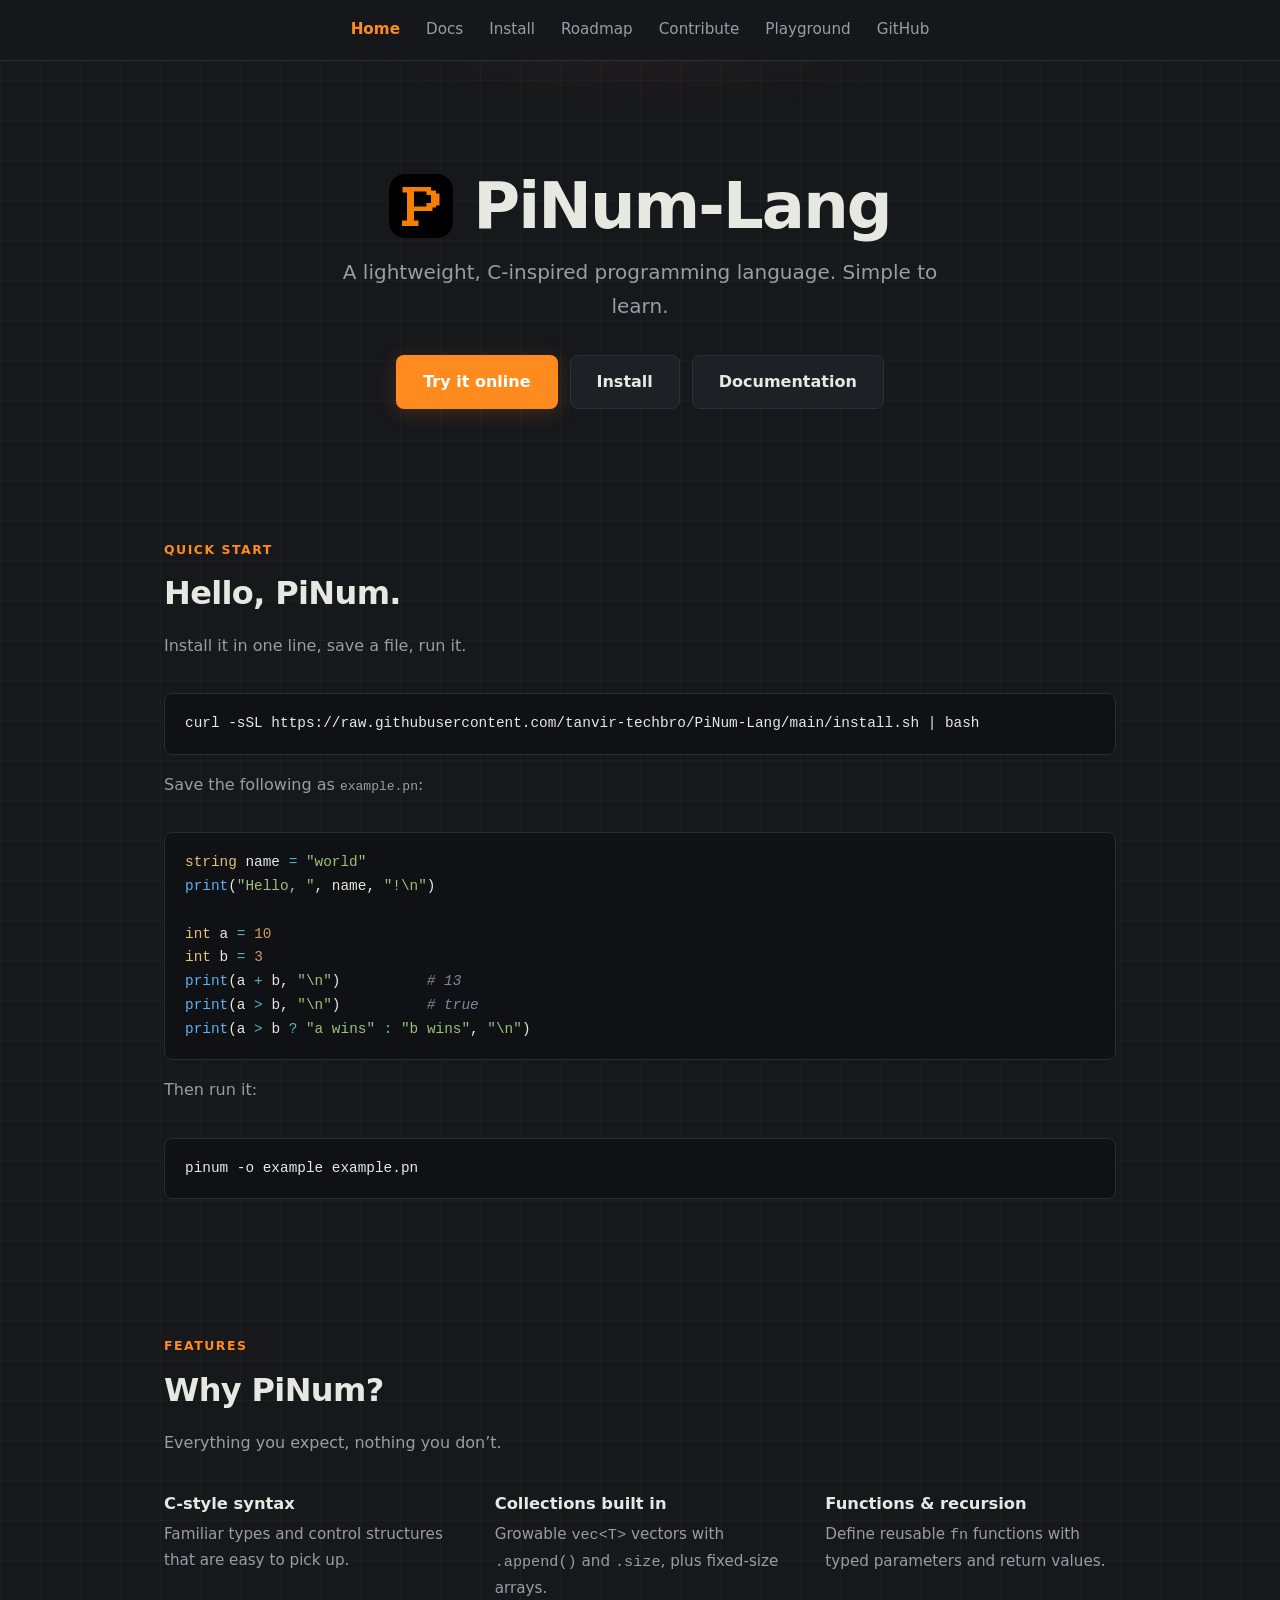
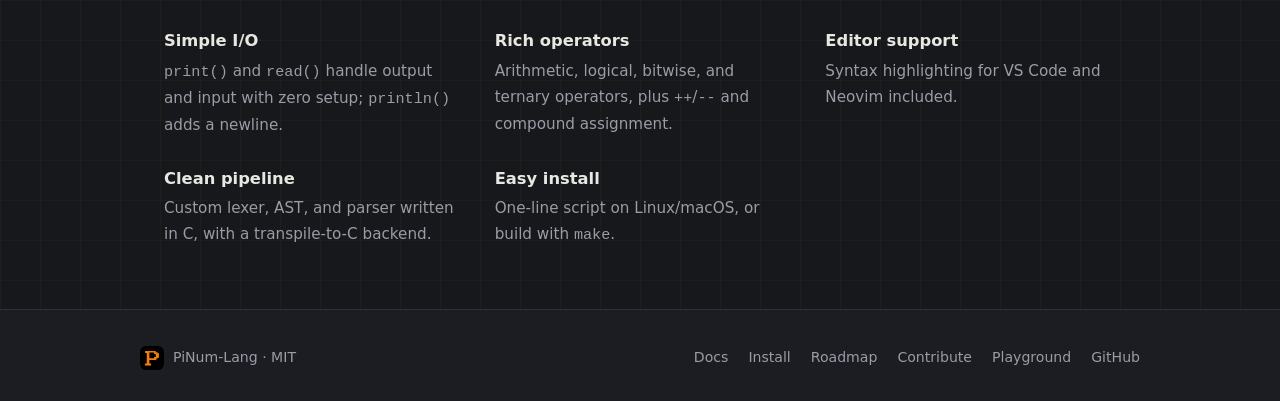
==== commit 383b63f0: "Update site for PiNum 1.3.0-beta: vectors, arrays, functions, range loops; refresh wasm + runtime" ====
--- a/index.html
+++ b/index.html
@@ -78,32 +78,40 @@
     <div class="section-label">Features</div>
     <h2 class="section-title">Why PiNum?</h2>
     <p class="section-sub">Everything you expect, nothing you don&rsquo;t.</p>
-    <div class="feature-grid">
-      <div class="feature">
-        <h3>C-style syntax</h3>
-        <p>Familiar types and control structures that are easy to pick up.</p>
+      <div class="feature-grid">
+        <div class="feature">
+          <h3>C-style syntax</h3>
+          <p>Familiar types and control structures that are easy to pick up.</p>
+        </div>
+        <div class="feature">
+          <h3>Collections built in</h3>
+          <p>Growable <code>vec&lt;T&gt;</code> vectors with <code>.append()</code> and <code>.size</code>, plus fixed-size arrays.</p>
+        </div>
+        <div class="feature">
+          <h3>Functions &amp; recursion</h3>
+          <p>Define reusable <code>fn</code> functions with typed parameters and return values.</p>
+        </div>
+        <div class="feature">
+          <h3>Simple I/O</h3>
+          <p><code>print()</code> and <code>read()</code> handle output and input with zero setup; <code>println()</code> adds a newline.</p>
+        </div>
+        <div class="feature">
+          <h3>Rich operators</h3>
+          <p>Arithmetic, logical, bitwise, and ternary operators, plus <code>++</code>/<code>--</code> and compound assignment.</p>
+        </div>
+        <div class="feature">
+          <h3>Editor support</h3>
+          <p>Syntax highlighting for VS Code and Neovim included.</p>
+        </div>
+        <div class="feature">
+          <h3>Clean pipeline</h3>
+          <p>Custom lexer, AST, and parser written in C, with a transpile-to-C backend.</p>
+        </div>
+        <div class="feature">
+          <h3>Easy install</h3>
+          <p>One-line script on Linux/macOS, or build with <code>make</code>.</p>
+        </div>
       </div>
-      <div class="feature">
-        <h3>Simple I/O</h3>
-        <p><code>print()</code> and <code>read()</code> handle output and input with zero setup.</p>
-      </div>
-      <div class="feature">
-        <h3>Rich operators</h3>
-        <p>Arithmetic, logical, bitwise, and ternary operators, plus <code>++</code>/<code>--</code> and compound assignment.</p>
-      </div>
-      <div class="feature">
-        <h3>Editor support</h3>
-        <p>Syntax highlighting for VS Code and Neovim included.</p>
-      </div>
-      <div class="feature">
-        <h3>Clean pipeline</h3>
-        <p>Custom lexer, AST, and parser written in C.</p>
-      </div>
-      <div class="feature">
-        <h3>Easy install</h3>
-        <p>One-line script on Linux/macOS, or build with <code>make</code>.</p>
-      </div>
-    </div>
   </section>
 
   <footer>
